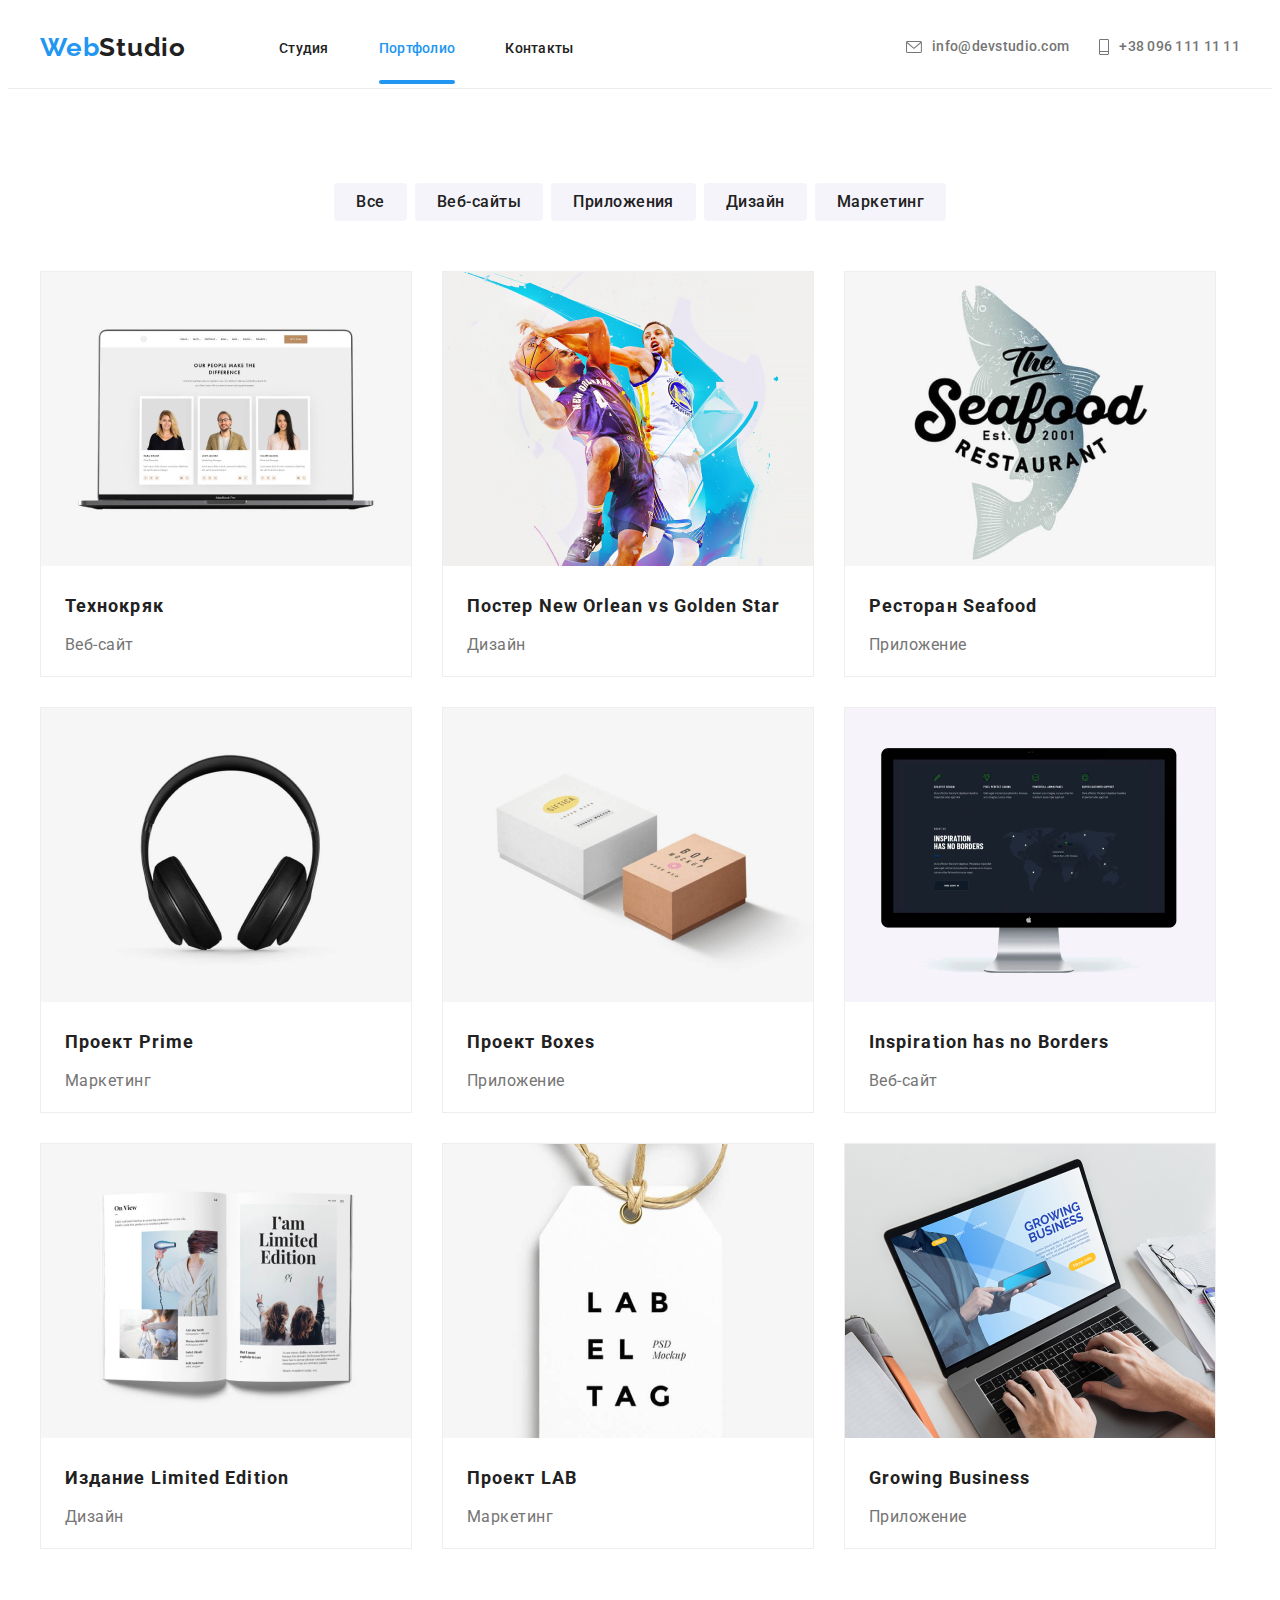
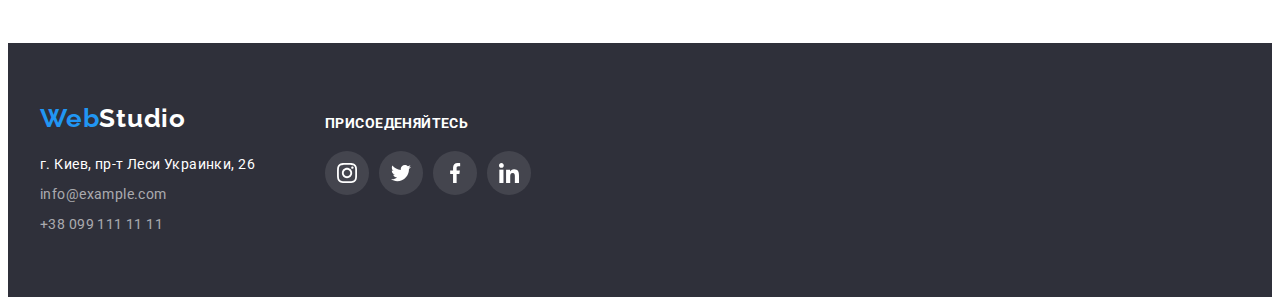
==== portfolio.html @ 34ec6aef "goit-markup-hw-06" ====
<!DOCTYPE html>
<html lang="ru">
<head>
    <meta charset="UTF-8">
    <meta http-equiv="X-UA-Compatible" content="IE=edge">
    <meta name="viewport" content="width=device-width, initial-scale=1.0">
    <title lang="en">WebStudio</title>
    <link rel="stylesheet" href="https://cdnjs.cloudflare.com/ajax/libs/modern-normalize/1.0.0/modern-normalize.min.css" integrity="sha512-ISS7cAi1PEhQ8jnbJpJZMd29NlhNj4AWYyLOSp2CE/CsHxTCu+r+t0D2yoJudVrd0/8fTVPUVDzY5Tvli75u/g==" crossorigin="anonymous" />
    <link rel="preconnect" href="https://fonts.gstatic.com">
    <link href="https://fonts.googleapis.com/css2?family=Raleway:wght@700&family=Roboto:wght@400;500;700;900&display=swap" rel="stylesheet">
    <link rel="stylesheet" href="https://cdnjs.cloudflare.com/ajax/libs/animate.css/4.1.1/animate.min.css"/>
    <link rel="stylesheet" href="./css/style-html.css">
</head>
    <body>
        <header class="header">
            <!--Навигацыя-->
            <div class="container">
                <nav class="nav">
                    <a class="logo link animate__heartBeat" href="index.html" lang="en">Web<span class="logo-word-top">Studio</span></a>
                    <ul class="nav-list list">
                        <li class="nav-list-title">
                            <a class="header-nav-link link" href="index.html">Студия</a>
                        </li>
                        <li class="nav-list-title">
                            <a class="header-nav-link link" href="portfolio.html"><span class="nav-link-word">Портфолио</span></a>
                        </li>
                        <li class="nav-list-title">
                            <a class="header-nav-link link" href="contakt.html">Контакты</a>
                        </li>
                    </ul>
                </nav>
                <ul class="header-contakt-list list">
                    <li class="header-contakt">
                        <a class="header-contakt-link link" href="mail:info@devstudio.com">
                            <svg width="16" height="12" class="headet-contakt-icon">
                                <use href="./img/sprite.svg#icon-mail"></use>
                            </svg> info@devstudio.com
                        </a>
                        
                    </li>
                    <li class="header-contakt">
                        <a class="header-contakt-link link" href="tel:+380961111111">
                            <svg width="10" height="16" class="headet-contakt-icon" >
                                <use href="./img/sprite.svg#icon-tel"></use>
                            </svg> +38 096 111 11 11
                        </a>
                    </li>
                </ul>  
            </div>
        </header>   
            <!--Прайс-->
        <section class="section">
            <div class="container">
                <ul class="price-button list">
                    <li class="price-button-list">
                        <button type="button" class="button-list"><span class="btn-texst">Все</span></button>
                    </li>
                    <li class="price-button-list">
                        <button type="button" class="button-list"><span class="btn-texst">Веб-сайты</span></button>
                    </li>
                    <li class="price-button-list">
                        <button type="button" class="button-list"><span class="btn-texst">Приложения</span></button>
                    </li>
                    <li class="price-button-list">
                        <button type="button" class="button-list"><span class="btn-texst">Дизайн</span></button>
                    </li>
                    <li class="price-button-list">
                        <button type="button" class="button-list"><span class="btn-texst">Маркетинг</span></button>
                    </li>
                </ul>                
                <div class="container-price-img">
                    <ul class="price-img list">
                        <li class="price-img-list ">
                            <a class="price-img-link link" href="">
                                <div class="price-list-position">
                                    <img class="price-img-link-pic" src="./img/picture/portfolio.img/img.jpg" alt="Ноутбук" width="370" height="294"> 
                                    <p class="price-list-position-text">Технокряк это современная площадка распространения коронавируса. Компании используют эту платформу для цифрового шпионажа и атак на защищённые сервера конкурентов.
                                        
                                    </p>
                                </div>
                                <div class="price-list-title"> 
                                    <h3 class="price-list-header">Технокряк</h3>
                                    <p class="price-list-text">Веб-сайт</p>  
                                </div>
                            </a>
                        </li>
                        <li class="price-img-list">
                            <a class="price-img-link link" href="">
                                <div class="price-list-position">
                                    <img class="price-img-link-pic" src="./img/picture/portfolio.img/img-1.jpg" alt="Баскедболисты" width="370" height="294"> 
                                    <p class="price-list-position-text">Технокряк это современная площадка распространения коронавируса. Компании используют эту платформу для цифрового шпионажа и атак на защищённые сервера конкурентов.
                                        
                                    </p>
                                </div>
                            <div class="price-list-title">
                                <h3 class="price-list-header">Постер New Orlean vs Golden Star</h3>
                                <p class="price-list-text">Дизайн</p>
                            </div>
                            </a>
                        </li>
                        <li class="price-img-list">
                            <a class="price-img-link link" href="">
                                <div class="price-list-position">
                                    <img class="price-img-link-pic" src="./img/picture/portfolio.img/img-2.jpg" alt="Логотип" width="370" height="294"> 
                                    <p class="price-list-position-text">Технокряк это современная площадка распространения коронавируса. Компании используют эту платформу для цифрового шпионажа и атак на защищённые сервера конкурентов.
                                        
                                    </p>
                                </div>
                            <div class="price-list-title">
                                <h3 class="price-list-header">Ресторан Seafood</h3>
                                <p class="price-list-text">Приложение</p>
                            </div>
                            </a>
                        </li>
                        <li class="price-img-list">
                            <a class="price-img-link link" href="">
                                <div class="price-list-position">
                                    <img class="price-img-link-pic" src="./img/picture/portfolio.img/img-3.jpg" alt="Наушники" width="370" height="294"> 
                                    <p class="price-list-position-text">Технокряк это современная площадка распространения коронавируса. Компании используют эту платформу для цифрового шпионажа и атак на защищённые сервера конкурентов.
                                        
                                    </p>
                                </div>
                            <div class="price-list-title">
                                <h3 class="price-list-header">Проект Prime</h3>
                                <p class="price-list-text">Маркетинг</p>
                            </div>
                            </a>
                        </li>
                        <li class="price-img-list">
                            <a class="price-img-link link" href="">
                                <div class="price-list-position">
                                    <img class="price-img-link-pic" src="./img/picture/portfolio.img/img-4.jpg" alt="Коробки" width="370" height="294"> 
                                    <p class="price-list-position-text">Технокряк это современная площадка распространения коронавируса. Компании используют эту платформу для цифрового шпионажа и атак на защищённые сервера конкурентов.
                                        
                                    </p>
                                </div>
                            <div class="price-list-title">
                                <h3 class="price-list-header">Проект Boxes</h3>
                                <p class="price-list-text">Приложение</p>
                            </div>
                            </a>
                        </li>
                        <li class="price-img-list">
                            <a class="price-img-link link" href="">
                                <div class="price-list-position">
                                    <img class="price-img-link-pic" src="./img/picture/portfolio.img/img-5.jpg" alt="Монитор" width="370" height="294"> 
                                    <p class="price-list-position-text">Технокряк это современная площадка распространения коронавируса. Компании используют эту платформу для цифрового шпионажа и атак на защищённые сервера конкурентов.
                                        
                                    </p>
                                </div>
                            <div class="price-list-title">
                                <h3 class="price-list-header">Inspiration has no Borders</h3>
                                <p lang="en" class="price-list-text">Веб-сайт</p>
                            </div>
                            </a>
                        </li>
                        <li class="price-img-list">
                            <a class="price-img-link link" href="">
                                <div class="price-list-position">
                                    <img class="price-img-link-pic" src="./img/picture/portfolio.img/img-6.jpg" alt="Книга" width="370" height="294"> 
                                    <p class="price-list-position-text">Технокряк это современная площадка распространения коронавируса. Компании используют эту платформу для цифрового шпионажа и атак на защищённые сервера конкурентов.
                                        
                                    </p>
                                </div>
                            <div class="price-list-title">
                                <h3 class="price-list-header">Издание Limited Edition</h3>
                                <p class="price-list-text">Дизайн</p>
                            </div>
                            </a>
                        </li>
                        <li class="price-img-list">
                            <a class="price-img-link link" href="">
                                <div class="price-list-position">
                                    <img class="price-img-link-pic" src="./img/picture/portfolio.img/img-7.jpg" alt="Маркеровка" width="370" height="294"> 
                                    <p class="price-list-position-text">Технокряк это современная площадка распространения коронавируса. Компании используют эту платформу для цифрового шпионажа и атак на защищённые сервера конкурентов.
                                        
                                    </p>
                                </div>
                            <div class="price-list-title">
                                <h3 class="price-list-header">Проект LAB</h3>
                                <p class="price-list-text">Маркетинг</p>
                            </div>
                            </a>
                        </li>
                        <li class="price-img-list">
                            <a class="price-img-link link" href="">
                                <div class="price-list-position">
                                    <img class="price-img-link-pic" src="./img/picture/portfolio.img/img-8.jpg" alt="Ноутбук" width="370" height="294"> 
                                    <p class="price-list-position-text">Технокряк это современная площадка распространения коронавируса. Компании используют эту платформу для цифрового шпионажа и атак на защищённые сервера конкурентов.
                                        
                                    </p>
                                </div>
                            <div class="price-list-title">
                                <h3 class="price-list-header">Growing Business</h3>
                                <p class="price-list-text">Приложение</p>
                            </div>
                            </a>
                        </li>
                    </ul>
                </div>
            </div>
        </section>
                <!--Контактная информация-->     
        <footer class="footer">
            <!--Контактная информация--> 
            <div class="container">
                <div>
                    <ul class="footer-list list">
                        <li class="footer-list-title"><a class="logo link" href="index.html" lang="en">Web<span class="logo-word-bottom">Studio</span></a></li>
                        <li class="footer-list-title"><address class="address">
                            <ul class="address-list list">
                                <li class="address-list-title"><a class="address-list-map link" href="https://goo.gl/maps/AxaxYYh6LcKhHVf57" target="_blank" rel="noopener noreferrer">г. Киев, пр-т Леси Украинки, 26</a></li>
                                <li class="address-list-title"><a class="address-list-link link" href="mail:info@example.com">info@example.com</a></li>
                                <li class="address-list-title"><a class="address-list-link link" href="tel:+380991111111">+38 099 111 11 11</a></li>
                            </ul>
                        </address></li>
                    </ul> 
                </div>
            
                <div class="footer-social">
                    <h3 class="footer-social-text">
                        ПРИСОЕДЕНЯЙТЕСЬ
                    </h3>
                    <ul class="footer-social-list list">
                        <li class="footer-social-title">
                            <a href="" class="footer-icon link">
                                <svg class="footer-social-icon">
                                    <use href="./img/sprite.svg#icon-instagram"></use>
                                </svg>
                            </a>
                        </li>
                        <li class="footer-social-title">
                            <a href="" class="footer-icon link">
                                <svg class="footer-social-icon">
                                    <use href="./img/sprite.svg#icon-twitter"></use>
                                </svg>
                            </a>
                        </li>
                        <li class="footer-social-title">
                            <a href="" class="footer-icon link">
                                <svg class="footer-social-icon">
                                    <use href="./img/sprite.svg#icon-facebook"></use>
                                </svg>
                            </a>
                        </li>
                        <li class="footer-social-title">
                            <a href="" class="footer-icon link">
                                <svg class="footer-social-icon">
                                    <use href="./img/sprite.svg#icon-linkedin"></use>
                                </svg>
                            </a>
                        </li>
                    </ul>
                </div>
            </div>
        </footer>  
          
    </body>
</html>
---- css/style-html.css ----
:root {
    --main-font: 'Roboto', sans-serif;
    --secondary-font: 'Raleway', sans-serif;
    --accent-color: #2196F3;
    --text-color:#212121;
    --title-color:#FFFFFF;
    --background-color: #F5F4FA;
    --section-pt-pb: 94px;
    --section-mr: 30px;
}

h1,
h2,
h3,
h4,
h5,
h6,
p{
    margin:0;
}

ul,
ol
{
    margin: 0;
    padding: 0;
}

img{
    display: block;
}

body {
    font-family: var(--main-font);
}

.list {
    list-style: none;
}

.link {
    text-decoration: none;
}


.logo {
    font-family: var(--secondary-font);
    font-weight: 700;
    font-size: 26px;
    line-height: 1.19;
    letter-spacing: 0.03em;

    color: var(--accent-color);
}

.visually-hidden {
    position: absolute !important;
    clip: rect(1px 1px 1px 1px); /* IE6, IE7 */
    clip: rect(1px, 1px, 1px, 1px);
    padding: 0 !important;
    border: 0 !important;
    height: 1px !important;
    width: 1px !important;
    overflow: hidden;
  }

.container{
    width: 1200px;
    margin: 0 auto;
    padding-left: 15px;
    padding-right: 15px; 
}

/* _______________header_______________ */

.header{
    position: sticky;
    top: 0;
    background-color: var(--title-color);
    border-bottom: 1px solid #ECECEC;
    z-index: 1000;
}

.header .container{
    display: flex;
    align-items: center;
    padding-bottom: 25px;
    padding-left: 15px;
    padding-top: 24px;
    
}

.nav{
    display: flex;
    align-items: center;
}

.header .logo{
    margin-right: 93px;

}

.logo-word-top{
    color: var(--text-color);
}

.nav-list-title:not(:last-child){
    margin-right: 50px;
}

.nav-list{
    display: flex;
}

.header-nav-link {
    
    font-weight: 500;
    font-size: 14px;
    line-height: 1.14;
    letter-spacing: 0.02em;
    position: relative;
    color: var(--text-color);
    transition: color 250ms cubic-bezier(0.4, 0, 0.2, 1);
}

.header-nav-link:hover,
.header-nav-link:focus{
    color: var(--accent-color);
}

.nav-link-word::after{
    content: "";
    position: absolute;
    display: block;
    background: #2196F3;
    border-radius: 2px;
    width: 100%;
    height: 4px;
    top: 250%;
  
}

.nav-link-word{
    color: var(--accent-color);
    
}

.header-contakt-list{
    display: flex;
    align-items: center;
    margin-left: auto;
    
}

.header-contakt-link:hover,
.header-contakt-link:focus{
    color: var(--accent-color);
}

.header-contakt:not(:last-child){
    margin-right: 30px;
}

.header-contakt-list:not(:last-child){
    margin-left: 305px;   
}

.header-contakt-link{
    font-weight: 500;
    display: flex;
    align-items: center;
    font-size: 14px;
    line-height: 1.14;
    letter-spacing: 0.02em;
    
    color: #757575;
    transition: color 250ms cubic-bezier(0.4, 0, 0.2, 1);
}

.headet-contakt-icon{
    margin-right: 10px;
    fill: currentColor;
}

/* _______________end header_______________ */

/* ___________________Студия__________________ */

/* _______________HERO_______________ */
.hero-section{
    background: #2F303A;
    padding-top: 200px;
    padding-bottom: 200px;

    background-image: linear-gradient(
        rgba(47, 48, 58, 0.4),
        rgba(47, 48, 58, 0.4)), 
    url(../img/picture/html.img/background/Img.jpg);
    background-repeat: no-repeat;
    background-position: center;
}

.hero-section .container{
    display: flex;
    flex-direction: column;
    align-items: center;
    
}

.hero-section-text{
    width: 696px;
    left: 452px;
    top: 280px;
    font-weight: 900;
    font-size: 44px;
    line-height: 1.36;
    text-align: center;
    letter-spacing: 0.06em;
    text-transform: uppercase;

    color: var(--title-color);
}

.hero-section-btn{
    margin-top: 40px;

    border: none;
    font-family: var(--main-font);
    font-weight: 700;
    font-size: 16px;
    line-height: 1.875;
    display: flex;
    align-items: center;
    text-align: center;
    letter-spacing: 0.06em;
    cursor: pointer;

    color: var(--title-color);
    background-color: var(--accent-color);
    box-shadow: 0px 4px 4px rgba(0, 0, 0, 0.15);
    border-radius: 4px;
}

.hero-section-btn .btn-texst{
    min-width: 200px;
    padding: 10px 32px;
}

/* _______________END HERO_______________ */

/* _______________description_______________ */

.description{
    padding-top : var(--section-pt-pb);
    padding-bottom: var(--section-pt-pb);
}

.list-description{
    display: flex ;
    align-items: center;
    justify-content: center;
}

.list-description-title:not(:last-child){
    margin-right: var(--section-mr);
}

.list-description-title{
    width: 270px;
}

.list-description-icon{
    background: #F5F4FA;
    border-radius: 4px;
    margin-bottom: var(--section-mr);
    height: 120px;
    display: flex;
    align-items: center;
    justify-content: center;
}

.description-icon{
    width: 70px;
    height: 70px;
}

.description-title{
    margin-bottom: 10px;
    font-weight: 700;
    font-size: 14px;
    line-height: 1.14;
    letter-spacing: 0.03em;
    text-transform: uppercase;

    color: var(--text-color);
}

.description-text{
    font-weight: 400;
    font-size: 14px;
    line-height: 1.7;
    letter-spacing: 0.03em;

    color: #757575;
}
/* _______________end description_______________ */

/* _______________us work_______________ */

.uswork{
    padding-bottom : var(--section-pt-pb);
}

.uswork-title{
    font-weight: 700;
    font-size: 36px;
    line-height: 1.17;
    text-align: center;
    letter-spacing: 0.03em;
    margin-bottom: 50px;

    color: var(--text-color);
}

.uswork-list{
    display: flex ;
    align-items: center;
    
    
}

.uswork-img-text{
    position: absolute;
    bottom: 0;
    left: 0;
    font-family: var(--main-font);
    font-weight: 700;
    font-size: 14px;
    line-height: 1.14;
    text-align: center;
    letter-spacing: 0.03em;
    text-transform: uppercase;

    color: #FFFFFF;
    background: rgba(47, 48, 58, 0.8);
    width: 370px;
    height: 70px;
    padding-top: 27px;
}

.uswork-img{
    position: relative;}

.uswork-img:not(:last-child){
    margin-right: var(--section-mr);
}

/* _______________end us work_______________ */

/* _______________us team_______________ */

.usteam{
    background: var(--background-color);
    padding-top : var(--section-pt-pb);  
    padding-bottom: var(--section-pt-pb);
}

.usteam-list{
    display: flex;
    margin: -30px 0 0 0;
}

.usteam-list-blok{
    margin: var(--section-mr) var(--section-mr) 0 0;
    box-shadow: 0px 1px 3px rgba(0, 0, 0, 0.12), 0px 1px 1px rgba(0, 0, 0, 0.14), 0px 2px 1px rgba(0, 0, 0, 0.2);
    border-radius: 0px 0px 4px 4px;
    flex-basis: calc(100% / 4 - 30px);
}

.usteam-list-blok:not(:last-child) {
    margin-right: 30px;
  }


.usteam-header{
    margin-bottom: 50px;
    font-weight: 700;
    font-size: 36px;
    line-height: 1.17;
    text-align: center;
    letter-spacing: 0.03em;
    color: var(--text-color);
}

.usteam-list-item{
    padding: var(--section-mr) 0 var(--section-mr) 0 ;
    background: var(--title-color);
}

.usteam-title{
    margin-bottom: 10px;
    font-weight: 500;
    font-size: 16px;
    line-height: 1.19;
    text-align: center;
    letter-spacing: 0.03em;
    
    color: var(--text-color);

}

.usteam-text{
    font-weight: 400;
    font-size: 16px;
    line-height: 1.19;
    text-align: center;
    letter-spacing: 0.03em;
    margin-bottom: 16px;
    color: #757575;
}

.usteam-soctial{
    display: flex;
    justify-content: center;
}

.soctial-icon-link{
    display:flex;
    justify-content: center;
    align-items: center;
    width: 44px;
    height: 44px;
    border-radius: 50%;
    fill: #AFB1B8;

    transition: background-color 250ms cubic-bezier(0.4, 0, 0.2, 1), 
    fill 250ms cubic-bezier(0.4, 0, 0.2, 1);
}

.soctial-icon-link:hover ,
.soctial-icon-link:focus {
    fill: var(--title-color);
    background-color: var(--accent-color);
}
.usteam-soctial-icon:not(:last-child) {
    margin-right: 10px;
}

.soctial-icon{
    
    width: 20px;
    height: 20px;
}

/* _______________end us team_______________ */

/* _______________clients_______________ */

.clients{
    padding-top : var(--section-pt-pb);
    padding-bottom : var(--section-pt-pb);
}

.clients-header{
    font-family: var(--main-font);
    font-weight: 700;
    font-size: 36px;
    line-height: 42px;
    text-align: center;
    letter-spacing: 0.03em;
    margin-bottom: 50px;
    color: var(--text-color);
}

.clients-list{
    display: flex;
    justify-content: center;
}

.clients-list-link{
    display:flex;
    justify-content: center;
    align-items: center;
    fill: #AFB1B8;
    width: 170px;
    height: 90px;
    border-radius: 4px;
    border: 1px solid #afb1b8;

    transition: background-color 250ms cubic-bezier(0.4, 0, 0.2, 1), 
    fill 250ms cubic-bezier(0.4, 0, 0.2, 1);
}

.clients-list-item:not(:last-child) {
    margin-right: var(--section-mr);
}


.clients-list-link:hover,
.clients-list-link:focus{
    border-color: var(--accent-color);
    fill: var(--accent-color);
}

/* _______________end klients_______________ */

/* ___________________Студия__________________ */
/* ___________________Портфолио__________________ */

/* _______________price_______________ */

.section{
    padding-top : var(--section-pt-pb);
    padding-bottom: var(--section-pt-pb);  
}

.section .container{
    display: flex;
    flex-direction: column;
    align-items: center;

}


.price-button{
    display: flex;
    margin: 0 0 50px 0 ;
}

.button-list:hover,
.button-list:focus{
    color:var(--title-color);
    background-color: var(--accent-color);
    box-shadow: 0px 3px 1px rgba(0, 0, 0, 0.1), 0px 1px 2px rgba(0, 0, 0, 0.08), 0px 2px 2px rgba(0, 0, 0, 0.12);
    border-radius: 4px;
     
}

.price-button-list:not(:last-child){
    margin-right: 8px;
}

.button-list{
    font-family: var(--main-font);
    min-width: 73px;
    padding: 6px 22px;
    cursor: pointer;
    font-weight: 500;
    font-size: 16px;
    line-height: 1.6;
    text-align: center;
    letter-spacing: 0.03em;
    border: none;
    cursor: pointer;
    color: var(--text-color);
    background-color:var(--background-color);
    border-radius: 4px;

    transition: color 250ms cubic-bezier(0.4, 0, 0.2, 1),
    background-color 250ms cubic-bezier(0.4, 0, 0.2, 1),
    box-shadow 250ms cubic-bezier(0.4, 0, 0.2, 1),
    border-radius 250ms cubic-bezier(0.4, 0, 0.2, 1);
}

.price-img {
    display: flex;
    flex-wrap: wrap;
    margin: -30px 0 0 -30px;
    flex-basis: calc(100% / 3 - 30px);
}

.price-img-list{
    background: var(--title-color);
    width: 370px;
    height: 404px;
    border: 1px solid #EEEEEE;
    margin: var(--section-mr) 0 0 var(--section-mr);
    overflow: hidden;
    
}

.price-img-link-pic{
    width: 100%;
}

.price-list-title{
    padding: 20px 0 20px 24px;
}

.price-list-header{
    font-weight: 700;
    font-size: 18px;
    line-height: 2.25;
    letter-spacing: 0.06em;
    margin: 0 0 4px 0;

    color: var(--text-color);
}

.price-list-text{
    font-weight: 400;
    font-size: 16px;
    line-height: 1.875;
    letter-spacing: 0.03em;

    color: #757575;
    
}

.price-list-position{
    position: relative;
    display: flex;
    justify-content: center;
    align-items: center;
    overflow:hidden;
}

.price-img-link:hover .price-list-position-text,
.price-img-link:focus .price-list-position-text
{
    
    transform: translatey(0);


    transition: transform 250ms cubic-bezier(0.4, 0, 0.2, 1);
}

.price-list-position-text{
    font-family: var(--main-font);
    font-weight: 400;
    font-size: 18px;
    line-height: 1.55;
    Height:100%;
    padding: 63px 24px;
    transform: translatex(100%);
    overflow: auto;
    background: rgba(33, 150, 243, 0.9);

    color: #FFFFFF;
    position: absolute;
    transform: translatey(100%);
    
    
}


.price-img-list:hover ,
.price-img-list:focus{
    border: 1px solid #EEEEEE;
    box-sizing: border-box;
    box-shadow: 0px 1px 1px rgba(0, 0, 0, 0.12), 0px 4px 4px rgba(0, 0, 0, 0.06), 1px 4px 6px rgba(0, 0, 0, 0.16);

}

/* _______________end price_______________ */

/* ___________________Портфолио__________________ */

/* _______________footer_______________ */

.footer .container{
    display: flex;
    flex-direction: row;
    justify-content:flex-start;
    flex-wrap: nowrap;
}

.footer{
    padding-top : 60px;
    padding-bottom: 60px;
    background: #2F303A;
}

.logo-word-bottom{
    color: var(--title-color);
}

.address {
    font-style: normal;
}

.address-list-map{
    font-weight: 400;
    font-size: 14px;
    line-height: 1.7;
    letter-spacing: 0.03em;
    
    color: var(--title-color);
}

.address-list-link{
    font-weight: 400;
    font-size: 14px;
    line-height: 1.7;
    letter-spacing: 0.03em;
    
    color: rgba(255, 255, 255, 0.6);
}

.address-list-title:not(:last-child){
    margin-bottom: 6px;
}

.footer-list-title:not(:last-child){
    margin-bottom: 20px;
}

.footer-social{
    margin-left: 70px;
}

.footer-social-text{
    margin-bottom: 20px;
    margin-top: 12px;
    font-family: var(--main-font);
    font-weight: 700;
    font-size: 14px;
    line-height: 16px;
    letter-spacing: 0.03em;
    text-transform: uppercase;

    color: #FFFFFF;
}

.footer-social-list{
    display:flex;
    justify-content: center;
}

.footer-social-title:not(:last-child) {
    margin-right: 10px;
}


.footer-icon{
    display:flex;
    justify-content: center;
    align-items: center;
    width: 44px;
    height: 44px;
    border-radius: 50%;
    fill: var(--title-color);
    background-color: rgba(255, 255, 255, 0.1);

    transition: background-color 250ms cubic-bezier(0.4, 0, 0.2, 1);
}

.footer-icon:hover ,
.footer-icon:focus {
    background-color: var(--accent-color);
}

.footer-social-icon{
    width: 20px;
    height: 20px;
}

/* _______________end footer_______________ */

.backdrop{
    position: absolute;
    
    top: 0;
    left: 0;
    width: 100vw;
    height: 100vh;
    background: rgba(0, 0, 0, 0.2);
    transition: all 250ms;

}

.model{
   
    position: absolute;
    top: 50%;
    left: 50%;
    transform: translate(-50%, -50%);
    width: 528px;
    height: 581px;
    background-color: var(--title-color);
    z-index: 1001;
    box-shadow: 0px 1px 3px rgba(0, 0, 0, 0.12), 0px 1px 1px rgba(0, 0, 0, 0.14), 0px 2px 1px rgba(0, 0, 0, 0.2);
    border-radius: 4px;
}

.btn-close-model{
    border-radius: 50%;
    width: 30px;
    height: 30px;
    background:transparent;
    border: 1px solid rgba(0, 0, 0, 0.1);
    cursor: pointer;
    position: absolute;
    top: 8px;
    right: 8px;
    display: flex;
    justify-content: center;
    align-items: center;

}

.btn-close-model:focus,
.btn-close-model:hover{
    fill: var(--accent-color);
}

.is-hidden{
    opacity: 0;
    visibility: hidden;
    pointer-events: none;
}

.model{
    padding: 40px;
}

.model-btn-push{
    width: 200px;
    height: 50px;
    left: 700px;
    top: 712px;

    background: #2196F3;
    box-shadow: 0px 4px 4px rgba(0, 0, 0, 0.15);
    border-radius: 4px;
}

.from-label{
    display: flex;
    flex-direction: column;
    font-family: var(--main-font);
    font-weight: 400;
    font-size: 14px;
    line-height: 1.71;

    letter-spacing: 0.03em;

    color: #757575;
    
}

.from-input-box{
    border: 1px solid rgba(33, 33, 33, 0.2);
border-radius: 4px;
}

.from-label-input{
    display: flex;
    flex-direction: row;
    align-items: center;
    justify-content: center;
}

.model-text{
    font-family: var(--main-font);
    font-weight: 700;
    font-size: 20px;
    line-height: 1.15;
    text-align: center;
    letter-spacing: 0.03em;

    color: var(--text-color);
}
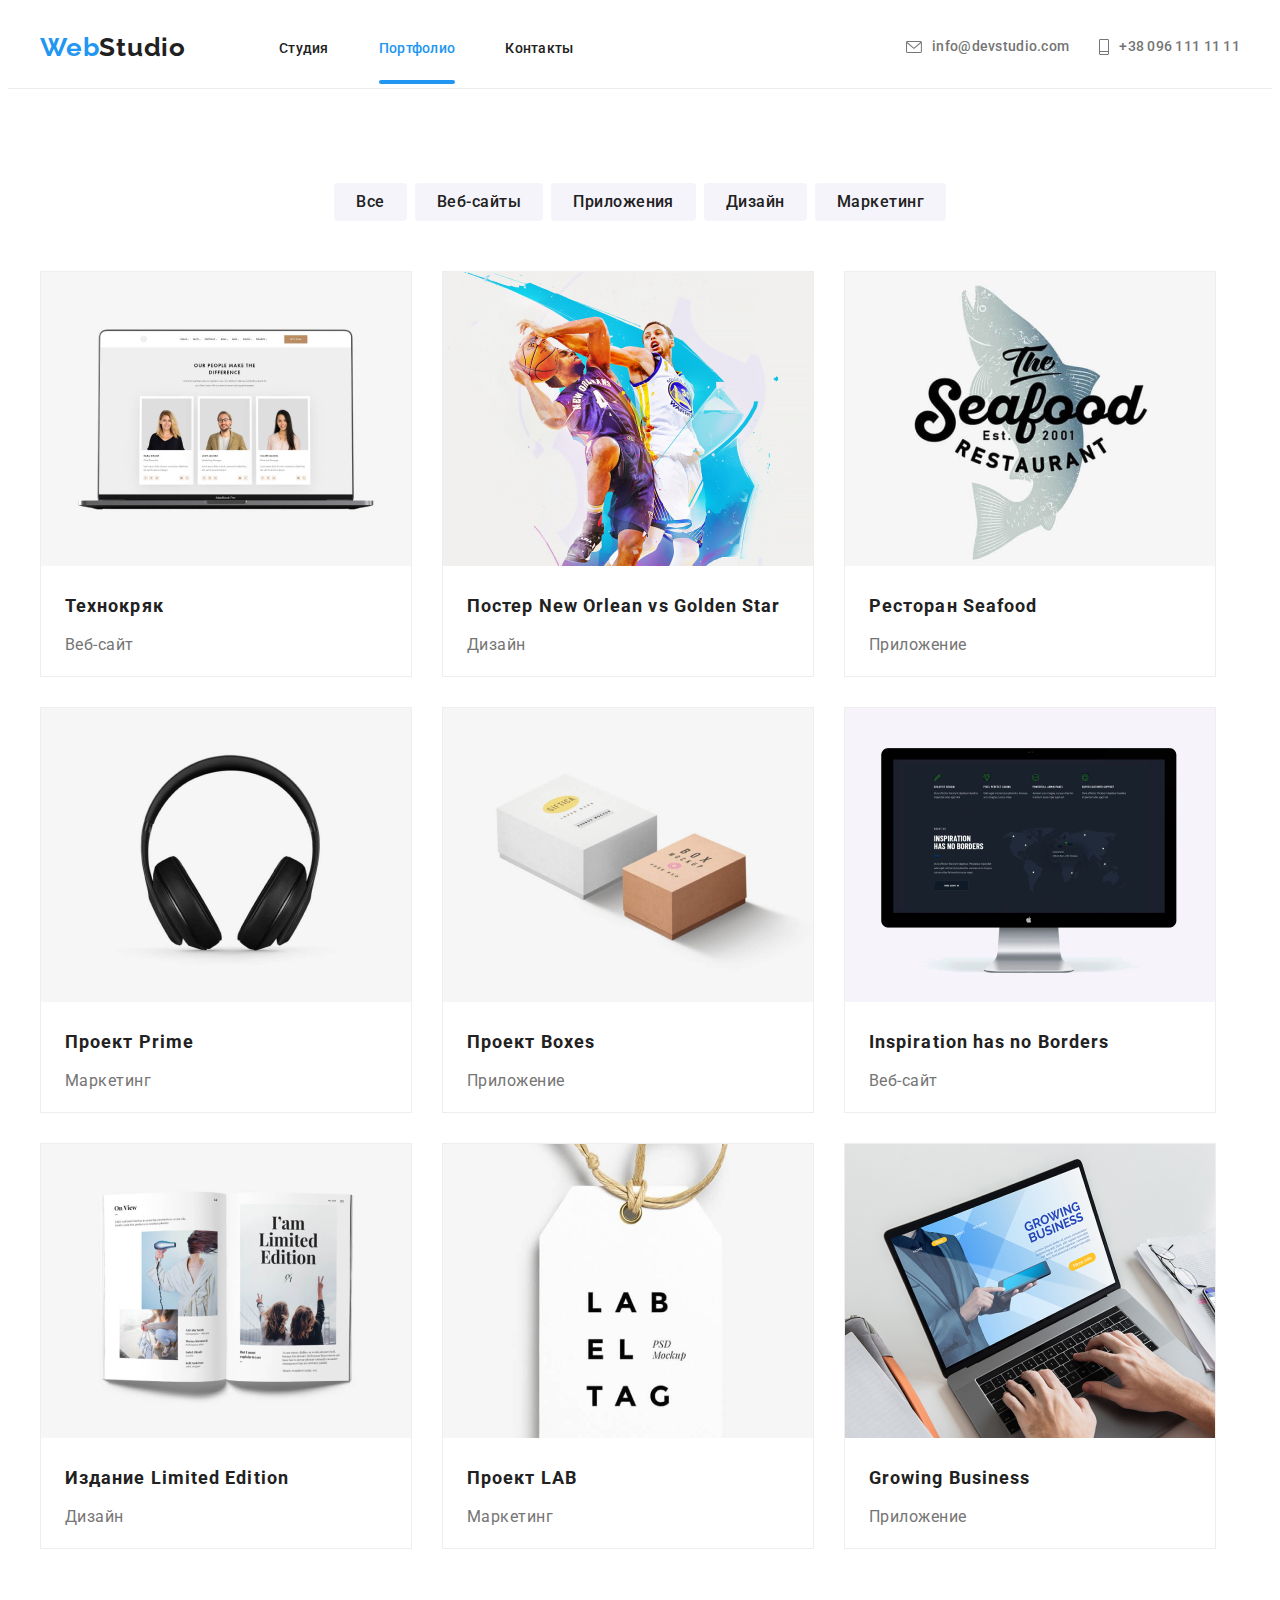
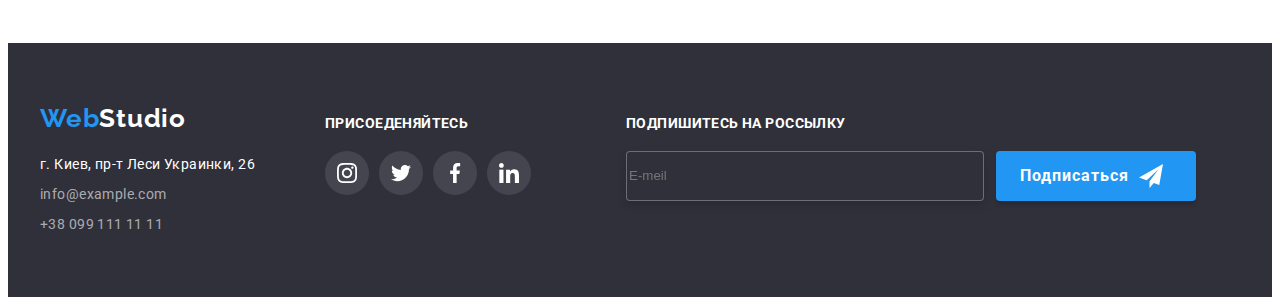
==== commit 09760c68: "goit-markup-hw-06" ====
--- a/portfolio.html
+++ b/portfolio.html
@@ -202,7 +202,6 @@
         </section>
                 <!--Контактная информация-->     
         <footer class="footer">
-            <!--Контактная информация--> 
             <div class="container">
                 <div>
                     <ul class="footer-list list">
@@ -252,6 +251,20 @@
                         </li>
                     </ul>
                 </div>
+                <div class="footer-mailing">
+                    <p class="footer-mailing-header">ПОДПИШИТЕСЬ НА РОССЫЛКУ</p>
+                    <div class="footer-mailing-list">
+                        <form action="" >
+                            <input name="user-mail" type="mail" placeholder="E-meil" class="footer-mailing-mail">
+                        </form>
+                        <button type="submit" class="footer-mailing-btn">
+                            Подписаться
+                            <svg class="footer-mailing_btn-icon">
+                                <use href="./img/sprite.svg#icon-icon_meseng"></use>
+                            </svg>
+                        </button>
+                    </div>
+                </div>
             </div>
         </footer>  
           
--- a/css/style-html.css
+++ b/css/style-html.css
@@ -341,7 +341,7 @@
     letter-spacing: 0.03em;
     text-transform: uppercase;
 
-    color: #FFFFFF;
+    color: var(--title-color);
     background: rgba(47, 48, 58, 0.8);
     width: 370px;
     height: 70px;
@@ -636,7 +636,7 @@
     overflow: auto;
     background: rgba(33, 150, 243, 0.9);
 
-    color: #FFFFFF;
+    color: var(--title-color);
     position: absolute;
     transform: translatey(100%);
     
@@ -719,7 +719,7 @@
     letter-spacing: 0.03em;
     text-transform: uppercase;
 
-    color: #FFFFFF;
+    color: var(--title-color);
 }
 
 .footer-social-list{
@@ -753,6 +753,69 @@
 .footer-social-icon{
     width: 20px;
     height: 20px;
+}
+
+.footer-mailing-list{
+    display: flex;
+}
+
+.footer-mailing-header{
+    margin-bottom: 20px;
+    margin-top: 12px;
+    font-family: var(--main-font);
+    font-weight: 700;
+    font-size: 14px;
+    line-height: 16px;
+    letter-spacing: 0.03em;
+    text-transform: uppercase;
+
+    color: var(--title-color);
+}
+
+.footer-mailing{
+    margin-left: 95px;
+}
+
+.footer-mailing-mail{
+    border: 1px solid rgba(255, 255, 255, 0.3);
+    box-sizing: border-box;
+    filter: drop-shadow(0px 4px 4px rgba(0, 0, 0, 0.15));
+    border-radius: 4px;
+    width: 358px;
+height: 50px;
+left: 815px;
+top: 2785px;
+background: #2F303A;
+color: var(--title-color);
+}
+
+.footer-mailing-btn{
+    padding-left: 24px;
+    width: 200px;
+    height: 50px;
+    margin-left: 12px;
+    border: none;
+    font-family: var(--main-font);
+    font-weight: 700;
+    font-size: 16px;
+    line-height: 1.875;
+    display: flex;
+    align-items: center;
+    text-align: center;
+    letter-spacing: 0.06em;
+    cursor: pointer;
+
+    color: var(--title-color);
+    background-color: var(--accent-color);
+    box-shadow: 0px 4px 4px rgba(0, 0, 0, 0.15);
+    border-radius: 4px;
+}
+
+.footer-mailing_btn-icon{
+    width: 24px;
+    height: 24px;
+    fill:var(--title-color);
+    margin-left: 10px;
 }
 
 /* _______________end footer_______________ */
@@ -860,4 +923,5 @@
     letter-spacing: 0.03em;
 
     color: var(--text-color);
-}+}
+
